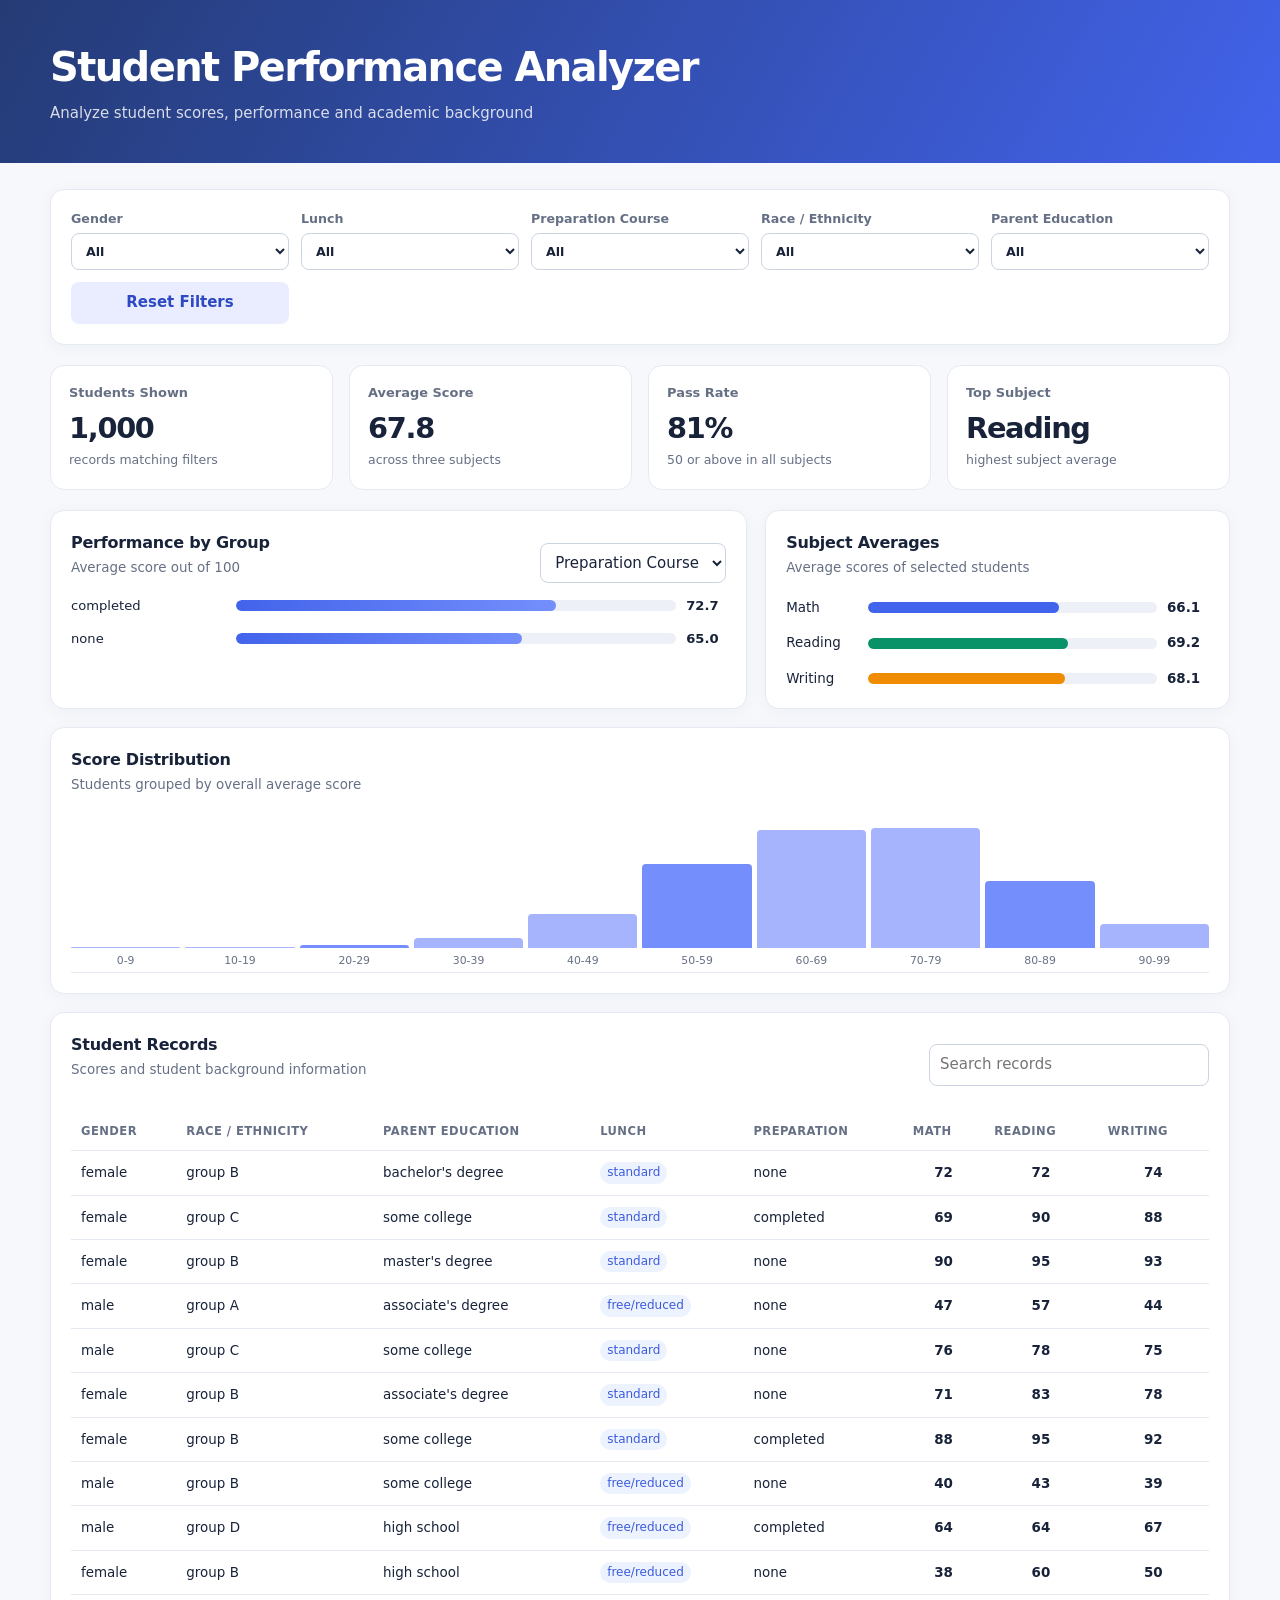
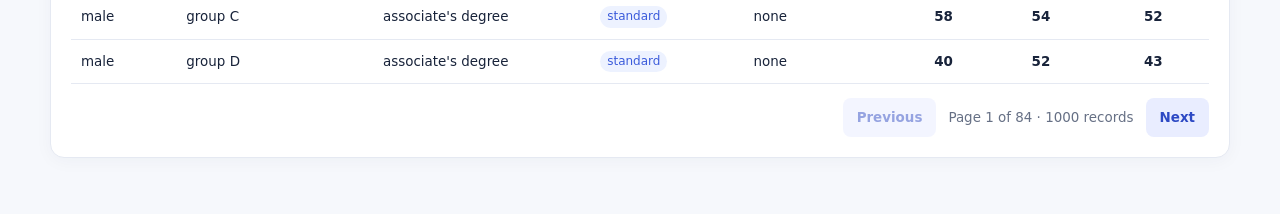
==== index.html @ 7aff172f "move" ====
<!DOCTYPE html>
<html lang="en">

<head>
    <meta charset="UTF-8">
    <meta name="viewport" content="width=device-width, initial-scale=1.0">

    <title>Student Performance Analyzer</title>

    <!-- LINK TO CSS -->
    <link rel="stylesheet" href="style.css">
</head>

<body>

<header>
    <h1>Student Performance Analyzer</h1>
    <p>Analyze student scores, performance and academic background</p>
</header>

<main>

    <!-- FILTERS -->

    <section class="panel filters">

        <label>
            Gender
            <select id="gender"></select>
        </label>

        <label>
            Lunch
            <select id="lunch"></select>
        </label>

        <label>
            Preparation Course
            <select id="prep"></select>
        </label>

        <label>
            Race / Ethnicity
            <select id="race"></select>
        </label>

        <label>
            Parent Education
            <select id="education"></select>
        </label>

        <button id="reset">Reset Filters</button>

    </section>


    <p id="error"></p>


    <!-- METRICS -->

    <section class="metrics">

        <article class="metric">
            <span>Students Shown</span>
            <strong id="count">—</strong>
            <small>records matching filters</small>
        </article>

        <article class="metric">
            <span>Average Score</span>
            <strong id="average">—</strong>
            <small>across three subjects</small>
        </article>

        <article class="metric">
            <span>Pass Rate</span>
            <strong id="pass">—</strong>
            <small>50 or above in all subjects</small>
        </article>

        <article class="metric">
            <span>Top Subject</span>
            <strong id="top">—</strong>
            <small>highest subject average</small>
        </article>

    </section>


    <!-- CHARTS -->

    <section class="grid">

        <article class="panel">

            <div class="chart-head">

                <div>
                    <h2>Performance by Group</h2>
                    <p class="sub">Average score out of 100</p>
                </div>

                <select id="groupBy"></select>

            </div>

            <div id="bars" class="bars"></div>

        </article>


        <article class="panel">

            <h2>Subject Averages</h2>

            <p class="sub">
                Average scores of selected students
            </p>

            <div id="subjects" class="score-list"></div>

        </article>

    </section>


    <!-- DISTRIBUTION -->

    <section class="panel distribution-panel">

        <h2>Score Distribution</h2>

        <p class="sub">
            Students grouped by overall average score
        </p>

        <div id="distribution" class="distribution"></div>

    </section>


    <!-- TABLE -->

    <section class="panel table-panel">

        <div class="table-toolbar">

            <div>
                <h2>Student Records</h2>

                <p class="sub">
                    Scores and student background information
                </p>
            </div>

            <input
                id="search"
                type="search"
                placeholder="Search records"
            >

        </div>


        <div class="table-wrap">

            <table>

                <thead>

                    <tr>
                        <th>Gender</th>
                        <th>Race / Ethnicity</th>
                        <th>Parent Education</th>
                        <th>Lunch</th>
                        <th>Preparation</th>
                        <th>Math</th>
                        <th>Reading</th>
                        <th>Writing</th>
                    </tr>

                </thead>

                <tbody id="table"></tbody>

            </table>

        </div>


        <div class="pager">

            <button id="previous">
                Previous
            </button>

            <span id="page">
                Page 1
            </span>

            <button id="next">
                Next
            </button>

        </div>

    </section>

</main>


<script>

const fields = {

    gender: "gender",

    lunch: "lunch",

    prep: "test preparation course",

    race: "race/ethnicity",

    education: "parental level of education"

};


const scoreFields = [

    "math score",

    "reading score",

    "writing score"

];


const nice = {

    "math score": "Math",

    "reading score": "Reading",

    "writing score": "Writing"

};


let data = [];

let filtered = [];

let page = 1;

const perPage = 12;


const $ = id =>
    document.getElementById(id);



function csvParse(text) {

    const rows = [];

    let row = [];

    let cell = "";

    let quoted = false;


    for (let i = 0; i < text.length; i++) {

        const c = text[i];

        const n = text[i + 1];


        if (c === '"' && quoted && n === '"') {

            cell += '"';

            i++;

        }

        else if (c === '"') {

            quoted = !quoted;

        }

        else if (c === "," && !quoted) {

            row.push(cell);

            cell = "";

        }

        else if (
            (c === "\n" || c === "\r")
            && !quoted
        ) {

            if (
                c === "\r"
                && n === "\n"
            ) {

                i++;

            }


            row.push(cell);


            if (row.length > 1) {

                rows.push(row);

            }


            row = [];

            cell = "";

        }

        else {

            cell += c;

        }

    }


    if (cell || row.length) {

        row.push(cell);

        rows.push(row);

    }


    const [headers, ...items] = rows;


    return items.map(row =>

        Object.fromEntries(

            headers.map(

                (header, index) => [

                    header,

                    row[index] ?? ""

                ]

            )

        )

    );

}



function setup() {

    Object.entries(fields).forEach(

        ([id, key]) => {

            const element = $(id);


            element.innerHTML =

                '<option value="">All</option>' +

                [...new Set(

                    data.map(row => row[key])

                )]

                .sort()

                .map(

                    value =>
                    `<option>${value}</option>`

                )

                .join("");


            element.addEventListener(

                "change",

                () => {

                    page = 1;

                    render();

                }

            );

        }

    );


    const groupBy = $("groupBy");


    groupBy.innerHTML =

        Object.entries(fields)

        .map(

            ([id, key]) => {

                let name;


                if (id === "prep")

                    name = "Preparation Course";


                else if (id === "race")

                    name = "Race / Ethnicity";


                else if (id === "education")

                    name = "Parent Education";


                else

                    name =
                        id.charAt(0).toUpperCase()
                        + id.slice(1);


                return `

                    <option value="${key}">

                        ${name}

                    </option>

                `;

            }

        )

        .join("");


    groupBy.value =
        "test preparation course";


    groupBy.addEventListener(

        "change",

        render

    );


    $("search").addEventListener(

        "input",

        () => {

            page = 1;

            renderTable();

        }

    );


    $("reset").addEventListener(

        "click",

        () => {

            Object.keys(fields)

            .forEach(

                id => $(id).value = ""

            );


            page = 1;

            render();

        }

    );


    $("previous").addEventListener(

        "click",

        () => {

            if (page > 1) {

                page--;

                renderTable();

            }

        }

    );


    $("next").addEventListener(

        "click",

        () => {

            if (

                page < Math.ceil(

                    currentRows().length
                    / perPage

                )

            ) {

                page++;

                renderTable();

            }

        }

    );


    render();

}



function selected() {

    return data.filter(

        row =>

        Object.entries(fields)

        .every(

            ([id, key]) =>

                !$(id).value

                ||

                row[key] === $(id).value

        )

    );

}



function overall(row) {

    return (

        scoreFields.reduce(

            (sum, key) =>

                sum + Number(row[key]),

            0

        )

        / 3

    );

}



function avg(rows, key) {

    if (!rows.length)

        return 0;


    return rows.reduce(

        (sum, row) =>

            sum + Number(row[key]),

        0

    )

    / rows.length;

}



function render() {

    filtered = selected();


    const scores = scoreFields.map(

        key => ({

            key,

            value: avg(filtered, key)

        })

    );


    const total = filtered.length;


    const combined =

        scores.reduce(

            (sum, score) =>

                sum + score.value,

            0

        )

        / 3;


    const passed = total

        ?

        filtered.filter(

            row =>

            scoreFields.every(

                key =>

                Number(row[key]) >= 50

            )

        ).length

        / total

        * 100

        :

        0;


    const top =

        [...scores].sort(

            (a, b) =>

                b.value - a.value

        )[0];


    $("count").textContent =

        total.toLocaleString();


    $("average").textContent =

        total

        ? combined.toFixed(1)

        : "—";


    $("pass").textContent =

        total

        ? passed.toFixed(0) + "%"

        : "—";


    $("top").textContent =

        total

        ? nice[top.key]

        : "—";


    renderBars();

    renderSubjects(scores);

    renderDistribution();

    renderTable();

}



function renderBars() {

    const key =
        $("groupBy").value;


    const groups =

        [...new Set(

            filtered.map(

                row => row[key]

            )

        )]

        .sort()

        .map(

            name => {

                const rows =

                    filtered.filter(

                        row =>

                            row[key] === name

                    );


                return {

                    name,

                    avg:

                        (

                            avg(rows, "math score")

                            +

                            avg(rows, "reading score")

                            +

                            avg(rows, "writing score")

                        )

                        / 3

                };

            }

        )

        .sort(

            (a, b) =>

                b.avg - a.avg

        );


    if (!groups.length) {

        $("bars").innerHTML =

            '<div class="empty">No students match these filters.</div>';

        return;

    }


    $("bars").innerHTML =

        groups.map(

            group => `

                <div class="bar-row">

                    <span>
                        ${group.name}
                    </span>

                    <div class="track">

                        <div
                            class="fill"
                            style="width:${group.avg}%">
                        </div>

                    </div>

                    <strong>
                        ${group.avg.toFixed(1)}
                    </strong>

                </div>

            `

        ).join("");

}



function renderSubjects(scores) {

    const colors = [

        "#4263eb",

        "#099268",

        "#f08c00"

    ];


    $("subjects").innerHTML =

        scores.map(

            (score, index) => `

                <div class="score-row">

                    <span>

                        ${nice[score.key]}

                    </span>


                    <div class="track">

                        <div
                            class="fill"
                            style="
                                --c:${colors[index]};
                                width:${score.value}%;
                            ">
                        </div>

                    </div>


                    <strong>

                        ${score.value.toFixed(1)}

                    </strong>

                </div>

            `

        ).join("");

}



function renderDistribution() {

    const bins = Array.from(

        {length: 10},

        (_, index) => ({

            start: index * 10,

            count: 0

        })

    );


    filtered.forEach(

        row => {

            const index = Math.min(

                9,

                Math.floor(

                    overall(row) / 10

                )

            );


            bins[index].count++;

        }

    );


    const max = Math.max(

        ...bins.map(

            bin => bin.count

        ),

        1

    );


    $("distribution").innerHTML =

        bins.map(

            bin => `

                <div
                    class="bin"

                    title="
                        ${bin.start}-${bin.start + 9}:
                        ${bin.count} students
                    "

                    style="
                        height:
                        ${(bin.count / max) * 100}%;
                    "
                >

                    <span>

                        ${bin.start}-${bin.start + 9}

                    </span>

                </div>

            `

        ).join("");

}



function currentRows() {

    const term =

        $("search")

        .value

        .trim()

        .toLowerCase();


    if (!term)

        return filtered;


    return filtered.filter(

        row =>

        Object.values(row)

        .some(

            value =>

                String(value)

                .toLowerCase()

                .includes(term)

        )

    );

}



function renderTable() {

    const rows =
        currentRows();


    const pages = Math.max(

        1,

        Math.ceil(

            rows.length / perPage

        )

    );


    if (page > pages)

        page = pages;


    const start =

        (page - 1)

        * perPage;


    const slice =

        rows.slice(

            start,

            start + perPage

        );


    if (!slice.length) {

        $("table").innerHTML = `

            <tr>

                <td
                    colspan="8"
                    class="empty"
                >

                    No records found.

                </td>

            </tr>

        `;

    }

    else {

        $("table").innerHTML =

            slice.map(

                row => `

                    <tr>

                        <td>
                            ${row.gender}
                        </td>

                        <td>
                            ${row["race/ethnicity"]}
                        </td>

                        <td>
                            ${row["parental level of education"]}
                        </td>

                        <td>

                            <span class="tag">

                                ${row.lunch}

                            </span>

                        </td>

                        <td>
                            ${row["test preparation course"]}
                        </td>

                        <td class="num">
                            ${row["math score"]}
                        </td>

                        <td class="num">
                            ${row["reading score"]}
                        </td>

                        <td class="num">
                            ${row["writing score"]}
                        </td>

                    </tr>

                `

            ).join("");

    }


    $("page").textContent =

        `Page ${page} of ${pages} · ${rows.length} records`;


    $("previous").disabled =

        page === 1;


    $("next").disabled =

        page === pages;

}



/*
    DATASET CONNECTION

    index.html
         ↓
    StudentsPerformance.csv
*/

fetch("StudentsPerformance.csv")

.then(response => {

    if (!response.ok)

        throw new Error(
            "Dataset could not be loaded"
        );


    return response.text();

})

.then(text => {

    data = csvParse(text);

    setup();

})

.catch(error => {

    console.error(error);


    $("error").style.display =
        "block";


    $("error").textContent =

        "Could not load StudentsPerformance.csv. "
        + "Make sure the CSV is in the same folder "
        + "and run the project using a local server.";

});

</script>

</body>
</html>
---- style.css ----
:root {
    --ink: #18233a;
    --muted: #667085;
    --line: #e5e9f2;
    --paper: #f6f8fc;
    --card: #ffffff;
    --blue: #4263eb;
    --teal: #099268;
    --amber: #f08c00;
    --red: #e03131;
}


* {
    box-sizing: border-box;
}


body {

    margin: 0;

    font:
        15px/1.45
        Inter,
        ui-sans-serif,
        system-ui,
        -apple-system,
        BlinkMacSystemFont,
        "Segoe UI",
        sans-serif;

    color: var(--ink);

    background: var(--paper);

}


/* HEADER */

header {

    color: white;

    padding:
        38px
        max(
            24px,
            calc(
                (100vw - 1180px) / 2
            )
        );

    background:
        linear-gradient(
            120deg,
            #243b75,
            #4263eb
        );

}


h1 {

    margin: 0;

    font-size:
        clamp(
            1.7rem,
            4vw,
            2.5rem
        );

    letter-spacing: -.04em;

}


header p {

    margin: 7px 0 0;

    opacity: .82;

}


/* MAIN */

main {

    width:
        min(
            1180px,
            calc(100% - 40px)
        );

    margin:
        26px auto 56px;

}


/* PANELS */

.panel {

    background:
        var(--card);

    border:
        1px solid
        var(--line);

    border-radius:
        14px;

    padding:
        20px;

    box-shadow:
        0 3px 18px
        #1b31510a;

}


/* FILTERS */

.filters {

    display: grid;

    grid-template-columns:
        repeat(
            5,
            minmax(
                130px,
                1fr
            )
        );

    gap: 12px;

    align-items: end;

}


label {

    display: grid;

    gap: 5px;

    color:
        var(--muted);

    font-size:
        .79rem;

    font-weight:
        700;

}


select,
input {

    width: 100%;

    padding:
        9px 10px;

    border:
        1px solid
        #ccd3e1;

    border-radius:
        8px;

    color:
        var(--ink);

    background:
        white;

    font: inherit;

}


/* BUTTONS */

button {

    cursor: pointer;

    border: 0;

    border-radius:
        8px;

    padding:
        10px 14px;

    background:
        #e9edff;

    color:
        #2d49c4;

    font: inherit;

    font-weight:
        700;

}


button:hover {

    background:
        #dde4ff;

}


button:disabled {

    cursor:
        not-allowed;

    opacity:
        .5;

}


/* METRICS */

.metrics {

    display: grid;

    grid-template-columns:
        repeat(
            4,
            1fr
        );

    gap: 16px;

    margin:
        20px 0;

}


.metric {

    background:
        var(--card);

    border:
        1px solid
        var(--line);

    border-radius:
        14px;

    padding:
        18px;

}


.metric span {

    display: block;

    color:
        var(--muted);

    font-size:
        .81rem;

    font-weight:
        700;

}


.metric strong {

    display: block;

    margin-top:
        5px;

    font-size:
        1.8rem;

    letter-spacing:
        -.045em;

}


.metric small {

    color:
        var(--muted);

}


/* GRID */

.grid {

    display: grid;

    grid-template-columns:
        1.2fr
        .8fr;

    gap: 18px;

}


h2 {

    font-size:
        1rem;

    margin:
        0 0 4px;

    letter-spacing:
        -.015em;

}


.sub {

    margin:
        0 0 18px;

    color:
        var(--muted);

    font-size:
        .84rem;

}


/* CHART */

.chart-head {

    display: flex;

    align-items:
        center;

    justify-content:
        space-between;

    gap: 10px;

}


.chart-head select {

    width: auto;

    min-width:
        145px;

}


.bars {

    display: grid;

    gap: 14px;

}


.bar-row {

    display: grid;

    grid-template-columns:
        minmax(
            100px,
            155px
        )
        1fr
        40px;

    gap: 10px;

    align-items:
        center;

    font-size:
        .82rem;

}


.track {

    height:
        11px;

    background:
        #edf0f6;

    overflow:
        hidden;

    border-radius:
        999px;

}


.fill {

    height:
        100%;

    background:
        linear-gradient(
            90deg,
            #4263eb,
            #748ffc
        );

    border-radius:
        inherit;

    transition:
        width .2s;

}


/* SUBJECT SCORES */

.score-list {

    display: grid;

    gap: 16px;

    margin-top:
        20px;

}


.score-row {

    display: grid;

    grid-template-columns:
        72px
        1fr
        42px;

    gap: 10px;

    align-items:
        center;

    font-size:
        .84rem;

}


.score-row .fill {

    background:
        var(--c);

}


/* DISTRIBUTION */

.distribution-panel {

    margin-top:
        18px;

}


.distribution {

    display: flex;

    height:
        160px;

    align-items:
        end;

    gap:
        5px;

    padding:
        15px 0 24px;

    border-bottom:
        1px solid
        var(--line);

}


.bin {

    flex: 1;

    min-width:
        0;

    background:
        #a5b4fc;

    border-radius:
        4px 4px 0 0;

    position:
        relative;

}


.bin:nth-child(3n) {

    background:
        #748ffc;

}


.bin span {

    position:
        absolute;

    bottom:
        -21px;

    left:
        50%;

    transform:
        translateX(-50%);

    color:
        var(--muted);

    font-size:
        .68rem;

    white-space:
        nowrap;

}


/* TABLE */

.table-panel {

    margin-top:
        18px;

}


.table-toolbar {

    display: flex;

    gap:
        12px;

    justify-content:
        space-between;

    align-items:
        center;

    margin-bottom:
        14px;

}


.table-toolbar input {

    max-width:
        280px;

}


.table-wrap {

    overflow-x:
        auto;

}


table {

    border-collapse:
        collapse;

    width:
        100%;

    min-width:
        760px;

    font-size:
        .84rem;

}


th {

    color:
        var(--muted);

    text-align:
        left;

    font-size:
        .72rem;

    text-transform:
        uppercase;

    letter-spacing:
        .04em;

}


th,
td {

    padding:
        11px 10px;

    border-bottom:
        1px solid
        var(--line);

}


td.num {

    text-align:
        center;

    font-weight:
        700;

}


.tag {

    display:
        inline-block;

    padding:
        2px 7px;

    background:
        #edf2ff;

    color:
        #3b5bdb;

    border-radius:
        99px;

    font-size:
        .75rem;

}


/* PAGINATION */

.pager {

    display: flex;

    align-items:
        center;

    justify-content:
        flex-end;

    gap:
        12px;

    margin-top:
        14px;

    color:
        var(--muted);

    font-size:
        .84rem;

}


/* EMPTY RESULTS */

.empty {

    padding:
        36px;

    text-align:
        center;

    color:
        var(--muted);

}


/* ERROR */

#error {

    display:
        none;

    margin-top:
        18px;

    color:
        #b42318;

    background:
        #ffefef;

    border-radius:
        10px;

    padding:
        14px;

}


/* TABLET */

@media (max-width: 850px) {

    .filters {

        grid-template-columns:
            repeat(
                2,
                1fr
            );

    }


    .metrics {

        grid-template-columns:
            repeat(
                2,
                1fr
            );

    }


    .grid {

        grid-template-columns:
            1fr;

    }

}


/* MOBILE */

@media (max-width: 480px) {

    main {

        width:
            min(
                calc(100% - 24px),
                1180px
            );

    }


    header {

        padding:
            28px 12px;

    }


    .filters,
    .metrics {

        grid-template-columns:
            1fr;

    }


    .table-toolbar {

        align-items:
            stretch;

        flex-direction:
            column;

    }


    .table-toolbar input {

        max-width:
            none;

    }

}
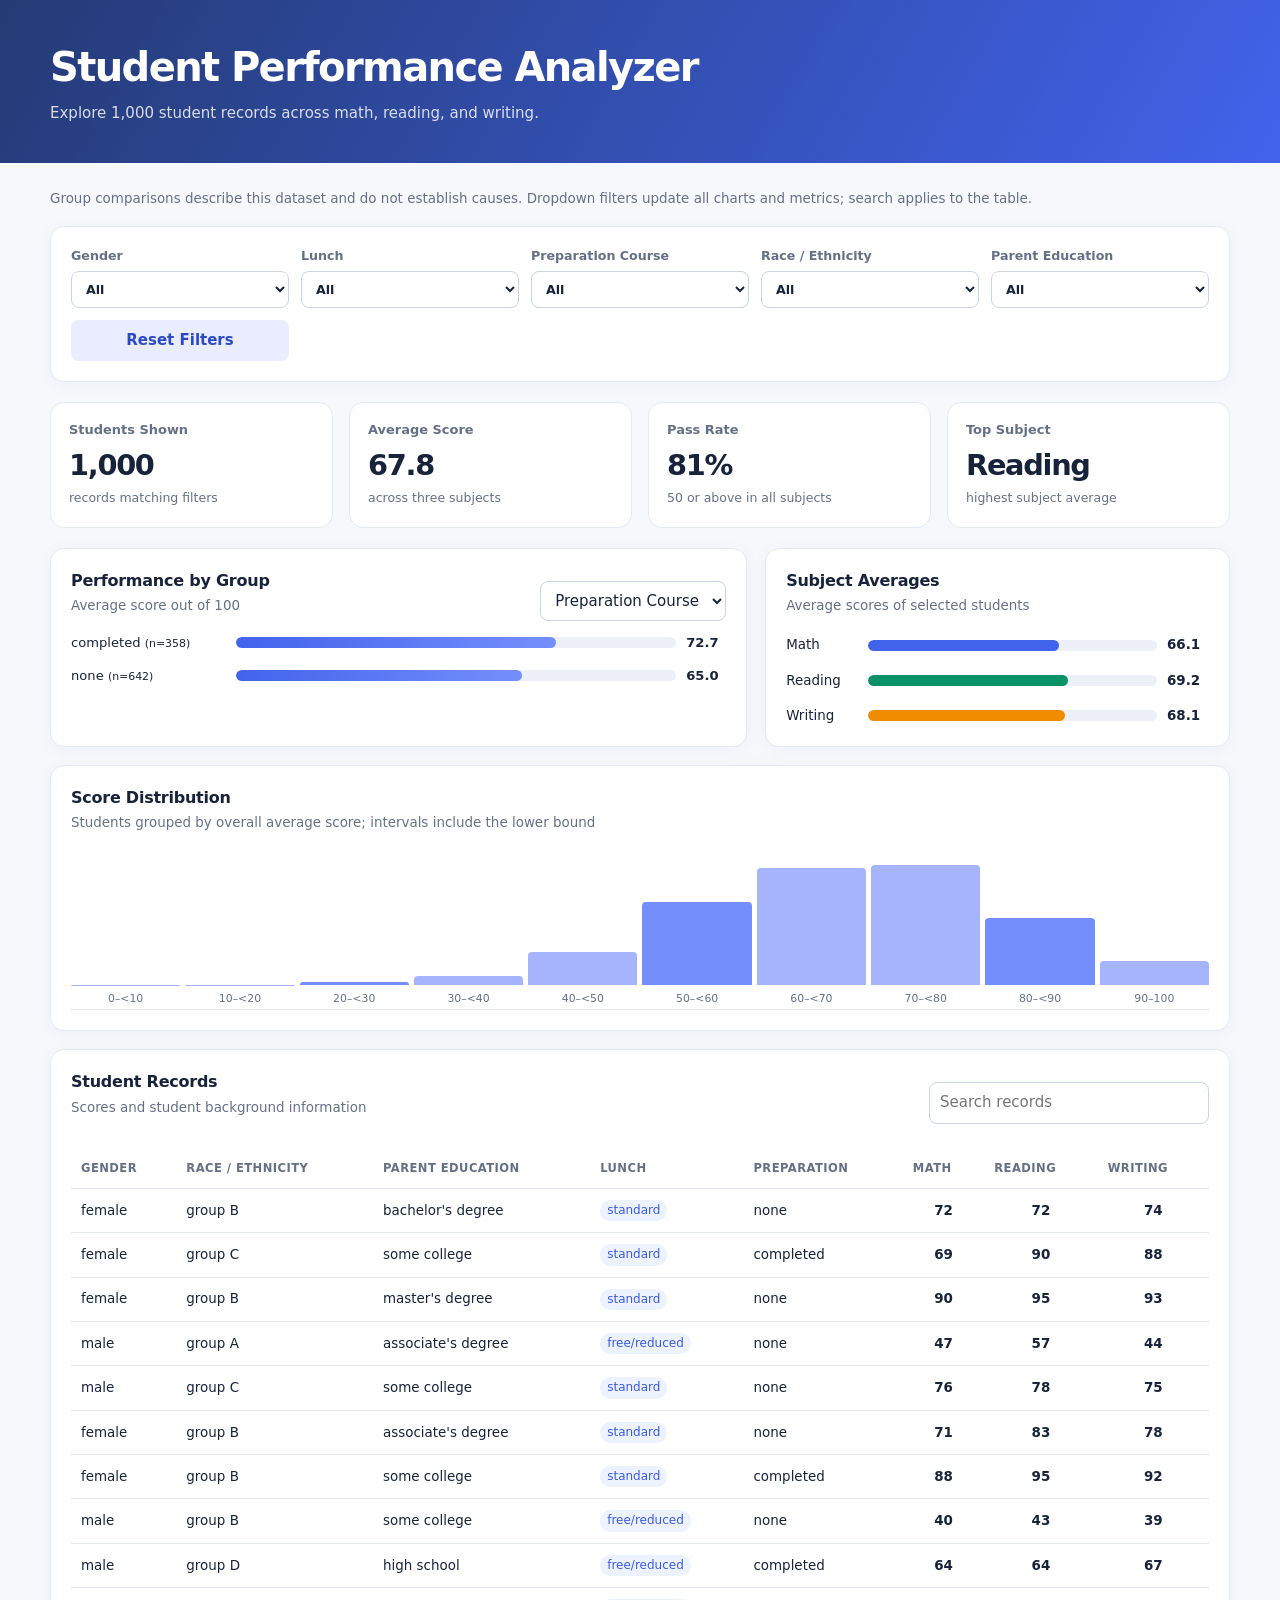
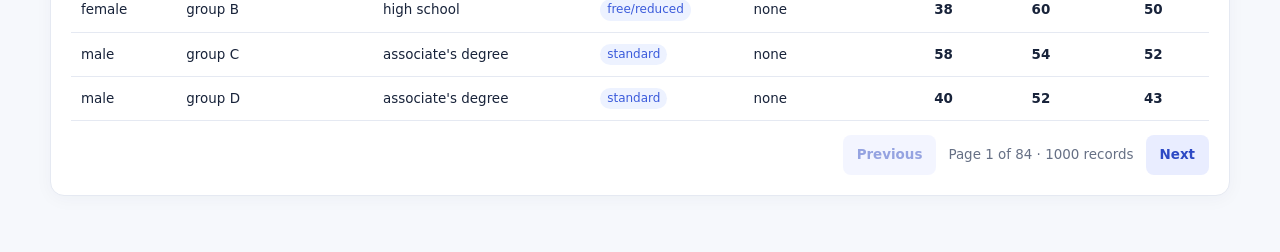
==== commit 22b96f63: "Validate student data, add automated checks, and improve project documentation" ====
--- a/index.html
+++ b/index.html
@@ -15,10 +15,11 @@
 
 <header>
     <h1>Student Performance Analyzer</h1>
-    <p>Analyze student scores, performance and academic background</p>
+    <p>Explore 1,000 student records across math, reading, and writing.</p>
 </header>
 
 <main>
+<p class="sub">Group comparisons describe this dataset and do not establish causes. Dropdown filters update all charts and metrics; search applies to the table.</p>
 
     <!-- FILTERS -->
 
@@ -54,7 +55,7 @@
     </section>
 
 
-    <p id="error"></p>
+    <p id="error" role="alert"></p>
 
 
     <!-- METRICS -->
@@ -101,7 +102,7 @@
                     <p class="sub">Average score out of 100</p>
                 </div>
 
-                <select id="groupBy"></select>
+                <select id="groupBy" aria-label="Group students by"></select>
 
             </div>
 
@@ -132,7 +133,7 @@
         <h2>Score Distribution</h2>
 
         <p class="sub">
-            Students grouped by overall average score
+            Students grouped by overall average score; intervals include the lower bound
         </p>
 
         <div id="distribution" class="distribution"></div>
@@ -156,6 +157,7 @@
 
             <input
                 id="search"
+                aria-label="Search student records"
                 type="search"
                 placeholder="Search records"
             >
@@ -210,1066 +212,7 @@
 </main>
 
 
-<script>
-
-const fields = {
-
-    gender: "gender",
-
-    lunch: "lunch",
-
-    prep: "test preparation course",
-
-    race: "race/ethnicity",
-
-    education: "parental level of education"
-
-};
-
-
-const scoreFields = [
-
-    "math score",
-
-    "reading score",
-
-    "writing score"
-
-];
-
-
-const nice = {
-
-    "math score": "Math",
-
-    "reading score": "Reading",
-
-    "writing score": "Writing"
-
-};
-
-
-let data = [];
-
-let filtered = [];
-
-let page = 1;
-
-const perPage = 12;
-
-
-const $ = id =>
-    document.getElementById(id);
-
-
-
-function csvParse(text) {
-
-    const rows = [];
-
-    let row = [];
-
-    let cell = "";
-
-    let quoted = false;
-
-
-    for (let i = 0; i < text.length; i++) {
-
-        const c = text[i];
-
-        const n = text[i + 1];
-
-
-        if (c === '"' && quoted && n === '"') {
-
-            cell += '"';
-
-            i++;
-
-        }
-
-        else if (c === '"') {
-
-            quoted = !quoted;
-
-        }
-
-        else if (c === "," && !quoted) {
-
-            row.push(cell);
-
-            cell = "";
-
-        }
-
-        else if (
-            (c === "\n" || c === "\r")
-            && !quoted
-        ) {
-
-            if (
-                c === "\r"
-                && n === "\n"
-            ) {
-
-                i++;
-
-            }
-
-
-            row.push(cell);
-
-
-            if (row.length > 1) {
-
-                rows.push(row);
-
-            }
-
-
-            row = [];
-
-            cell = "";
-
-        }
-
-        else {
-
-            cell += c;
-
-        }
-
-    }
-
-
-    if (cell || row.length) {
-
-        row.push(cell);
-
-        rows.push(row);
-
-    }
-
-
-    const [headers, ...items] = rows;
-
-
-    return items.map(row =>
-
-        Object.fromEntries(
-
-            headers.map(
-
-                (header, index) => [
-
-                    header,
-
-                    row[index] ?? ""
-
-                ]
-
-            )
-
-        )
-
-    );
-
-}
-
-
-
-function setup() {
-
-    Object.entries(fields).forEach(
-
-        ([id, key]) => {
-
-            const element = $(id);
-
-
-            element.innerHTML =
-
-                '<option value="">All</option>' +
-
-                [...new Set(
-
-                    data.map(row => row[key])
-
-                )]
-
-                .sort()
-
-                .map(
-
-                    value =>
-                    `<option>${value}</option>`
-
-                )
-
-                .join("");
-
-
-            element.addEventListener(
-
-                "change",
-
-                () => {
-
-                    page = 1;
-
-                    render();
-
-                }
-
-            );
-
-        }
-
-    );
-
-
-    const groupBy = $("groupBy");
-
-
-    groupBy.innerHTML =
-
-        Object.entries(fields)
-
-        .map(
-
-            ([id, key]) => {
-
-                let name;
-
-
-                if (id === "prep")
-
-                    name = "Preparation Course";
-
-
-                else if (id === "race")
-
-                    name = "Race / Ethnicity";
-
-
-                else if (id === "education")
-
-                    name = "Parent Education";
-
-
-                else
-
-                    name =
-                        id.charAt(0).toUpperCase()
-                        + id.slice(1);
-
-
-                return `
-
-                    <option value="${key}">
-
-                        ${name}
-
-                    </option>
-
-                `;
-
-            }
-
-        )
-
-        .join("");
-
-
-    groupBy.value =
-        "test preparation course";
-
-
-    groupBy.addEventListener(
-
-        "change",
-
-        render
-
-    );
-
-
-    $("search").addEventListener(
-
-        "input",
-
-        () => {
-
-            page = 1;
-
-            renderTable();
-
-        }
-
-    );
-
-
-    $("reset").addEventListener(
-
-        "click",
-
-        () => {
-
-            Object.keys(fields)
-
-            .forEach(
-
-                id => $(id).value = ""
-
-            );
-
-
-            page = 1;
-
-            render();
-
-        }
-
-    );
-
-
-    $("previous").addEventListener(
-
-        "click",
-
-        () => {
-
-            if (page > 1) {
-
-                page--;
-
-                renderTable();
-
-            }
-
-        }
-
-    );
-
-
-    $("next").addEventListener(
-
-        "click",
-
-        () => {
-
-            if (
-
-                page < Math.ceil(
-
-                    currentRows().length
-                    / perPage
-
-                )
-
-            ) {
-
-                page++;
-
-                renderTable();
-
-            }
-
-        }
-
-    );
-
-
-    render();
-
-}
-
-
-
-function selected() {
-
-    return data.filter(
-
-        row =>
-
-        Object.entries(fields)
-
-        .every(
-
-            ([id, key]) =>
-
-                !$(id).value
-
-                ||
-
-                row[key] === $(id).value
-
-        )
-
-    );
-
-}
-
-
-
-function overall(row) {
-
-    return (
-
-        scoreFields.reduce(
-
-            (sum, key) =>
-
-                sum + Number(row[key]),
-
-            0
-
-        )
-
-        / 3
-
-    );
-
-}
-
-
-
-function avg(rows, key) {
-
-    if (!rows.length)
-
-        return 0;
-
-
-    return rows.reduce(
-
-        (sum, row) =>
-
-            sum + Number(row[key]),
-
-        0
-
-    )
-
-    / rows.length;
-
-}
-
-
-
-function render() {
-
-    filtered = selected();
-
-
-    const scores = scoreFields.map(
-
-        key => ({
-
-            key,
-
-            value: avg(filtered, key)
-
-        })
-
-    );
-
-
-    const total = filtered.length;
-
-
-    const combined =
-
-        scores.reduce(
-
-            (sum, score) =>
-
-                sum + score.value,
-
-            0
-
-        )
-
-        / 3;
-
-
-    const passed = total
-
-        ?
-
-        filtered.filter(
-
-            row =>
-
-            scoreFields.every(
-
-                key =>
-
-                Number(row[key]) >= 50
-
-            )
-
-        ).length
-
-        / total
-
-        * 100
-
-        :
-
-        0;
-
-
-    const top =
-
-        [...scores].sort(
-
-            (a, b) =>
-
-                b.value - a.value
-
-        )[0];
-
-
-    $("count").textContent =
-
-        total.toLocaleString();
-
-
-    $("average").textContent =
-
-        total
-
-        ? combined.toFixed(1)
-
-        : "—";
-
-
-    $("pass").textContent =
-
-        total
-
-        ? passed.toFixed(0) + "%"
-
-        : "—";
-
-
-    $("top").textContent =
-
-        total
-
-        ? nice[top.key]
-
-        : "—";
-
-
-    renderBars();
-
-    renderSubjects(scores);
-
-    renderDistribution();
-
-    renderTable();
-
-}
-
-
-
-function renderBars() {
-
-    const key =
-        $("groupBy").value;
-
-
-    const groups =
-
-        [...new Set(
-
-            filtered.map(
-
-                row => row[key]
-
-            )
-
-        )]
-
-        .sort()
-
-        .map(
-
-            name => {
-
-                const rows =
-
-                    filtered.filter(
-
-                        row =>
-
-                            row[key] === name
-
-                    );
-
-
-                return {
-
-                    name,
-
-                    avg:
-
-                        (
-
-                            avg(rows, "math score")
-
-                            +
-
-                            avg(rows, "reading score")
-
-                            +
-
-                            avg(rows, "writing score")
-
-                        )
-
-                        / 3
-
-                };
-
-            }
-
-        )
-
-        .sort(
-
-            (a, b) =>
-
-                b.avg - a.avg
-
-        );
-
-
-    if (!groups.length) {
-
-        $("bars").innerHTML =
-
-            '<div class="empty">No students match these filters.</div>';
-
-        return;
-
-    }
-
-
-    $("bars").innerHTML =
-
-        groups.map(
-
-            group => `
-
-                <div class="bar-row">
-
-                    <span>
-                        ${group.name}
-                    </span>
-
-                    <div class="track">
-
-                        <div
-                            class="fill"
-                            style="width:${group.avg}%">
-                        </div>
-
-                    </div>
-
-                    <strong>
-                        ${group.avg.toFixed(1)}
-                    </strong>
-
-                </div>
-
-            `
-
-        ).join("");
-
-}
-
-
-
-function renderSubjects(scores) {
-
-    const colors = [
-
-        "#4263eb",
-
-        "#099268",
-
-        "#f08c00"
-
-    ];
-
-
-    $("subjects").innerHTML =
-
-        scores.map(
-
-            (score, index) => `
-
-                <div class="score-row">
-
-                    <span>
-
-                        ${nice[score.key]}
-
-                    </span>
-
-
-                    <div class="track">
-
-                        <div
-                            class="fill"
-                            style="
-                                --c:${colors[index]};
-                                width:${score.value}%;
-                            ">
-                        </div>
-
-                    </div>
-
-
-                    <strong>
-
-                        ${score.value.toFixed(1)}
-
-                    </strong>
-
-                </div>
-
-            `
-
-        ).join("");
-
-}
-
-
-
-function renderDistribution() {
-
-    const bins = Array.from(
-
-        {length: 10},
-
-        (_, index) => ({
-
-            start: index * 10,
-
-            count: 0
-
-        })
-
-    );
-
-
-    filtered.forEach(
-
-        row => {
-
-            const index = Math.min(
-
-                9,
-
-                Math.floor(
-
-                    overall(row) / 10
-
-                )
-
-            );
-
-
-            bins[index].count++;
-
-        }
-
-    );
-
-
-    const max = Math.max(
-
-        ...bins.map(
-
-            bin => bin.count
-
-        ),
-
-        1
-
-    );
-
-
-    $("distribution").innerHTML =
-
-        bins.map(
-
-            bin => `
-
-                <div
-                    class="bin"
-
-                    title="
-                        ${bin.start}-${bin.start + 9}:
-                        ${bin.count} students
-                    "
-
-                    style="
-                        height:
-                        ${(bin.count / max) * 100}%;
-                    "
-                >
-
-                    <span>
-
-                        ${bin.start}-${bin.start + 9}
-
-                    </span>
-
-                </div>
-
-            `
-
-        ).join("");
-
-}
-
-
-
-function currentRows() {
-
-    const term =
-
-        $("search")
-
-        .value
-
-        .trim()
-
-        .toLowerCase();
-
-
-    if (!term)
-
-        return filtered;
-
-
-    return filtered.filter(
-
-        row =>
-
-        Object.values(row)
-
-        .some(
-
-            value =>
-
-                String(value)
-
-                .toLowerCase()
-
-                .includes(term)
-
-        )
-
-    );
-
-}
-
-
-
-function renderTable() {
-
-    const rows =
-        currentRows();
-
-
-    const pages = Math.max(
-
-        1,
-
-        Math.ceil(
-
-            rows.length / perPage
-
-        )
-
-    );
-
-
-    if (page > pages)
-
-        page = pages;
-
-
-    const start =
-
-        (page - 1)
-
-        * perPage;
-
-
-    const slice =
-
-        rows.slice(
-
-            start,
-
-            start + perPage
-
-        );
-
-
-    if (!slice.length) {
-
-        $("table").innerHTML = `
-
-            <tr>
-
-                <td
-                    colspan="8"
-                    class="empty"
-                >
-
-                    No records found.
-
-                </td>
-
-            </tr>
-
-        `;
-
-    }
-
-    else {
-
-        $("table").innerHTML =
-
-            slice.map(
-
-                row => `
-
-                    <tr>
-
-                        <td>
-                            ${row.gender}
-                        </td>
-
-                        <td>
-                            ${row["race/ethnicity"]}
-                        </td>
-
-                        <td>
-                            ${row["parental level of education"]}
-                        </td>
-
-                        <td>
-
-                            <span class="tag">
-
-                                ${row.lunch}
-
-                            </span>
-
-                        </td>
-
-                        <td>
-                            ${row["test preparation course"]}
-                        </td>
-
-                        <td class="num">
-                            ${row["math score"]}
-                        </td>
-
-                        <td class="num">
-                            ${row["reading score"]}
-                        </td>
-
-                        <td class="num">
-                            ${row["writing score"]}
-                        </td>
-
-                    </tr>
-
-                `
-
-            ).join("");
-
-    }
-
-
-    $("page").textContent =
-
-        `Page ${page} of ${pages} · ${rows.length} records`;
-
-
-    $("previous").disabled =
-
-        page === 1;
-
-
-    $("next").disabled =
-
-        page === pages;
-
-}
-
-
-
-/*
-    DATASET CONNECTION
-
-    index.html
-         ↓
-    StudentsPerformance.csv
-*/
-
-fetch("StudentsPerformance.csv")
-
-.then(response => {
-
-    if (!response.ok)
-
-        throw new Error(
-            "Dataset could not be loaded"
-        );
-
-
-    return response.text();
-
-})
-
-.then(text => {
-
-    data = csvParse(text);
-
-    setup();
-
-})
-
-.catch(error => {
-
-    console.error(error);
-
-
-    $("error").style.display =
-        "block";
-
-
-    $("error").textContent =
-
-        "Could not load StudentsPerformance.csv. "
-        + "Make sure the CSV is in the same folder "
-        + "and run the project using a local server.";
-
-});
-
-</script>
+<script src="dashboard.js" defer></script>
 
 </body>
 </html>
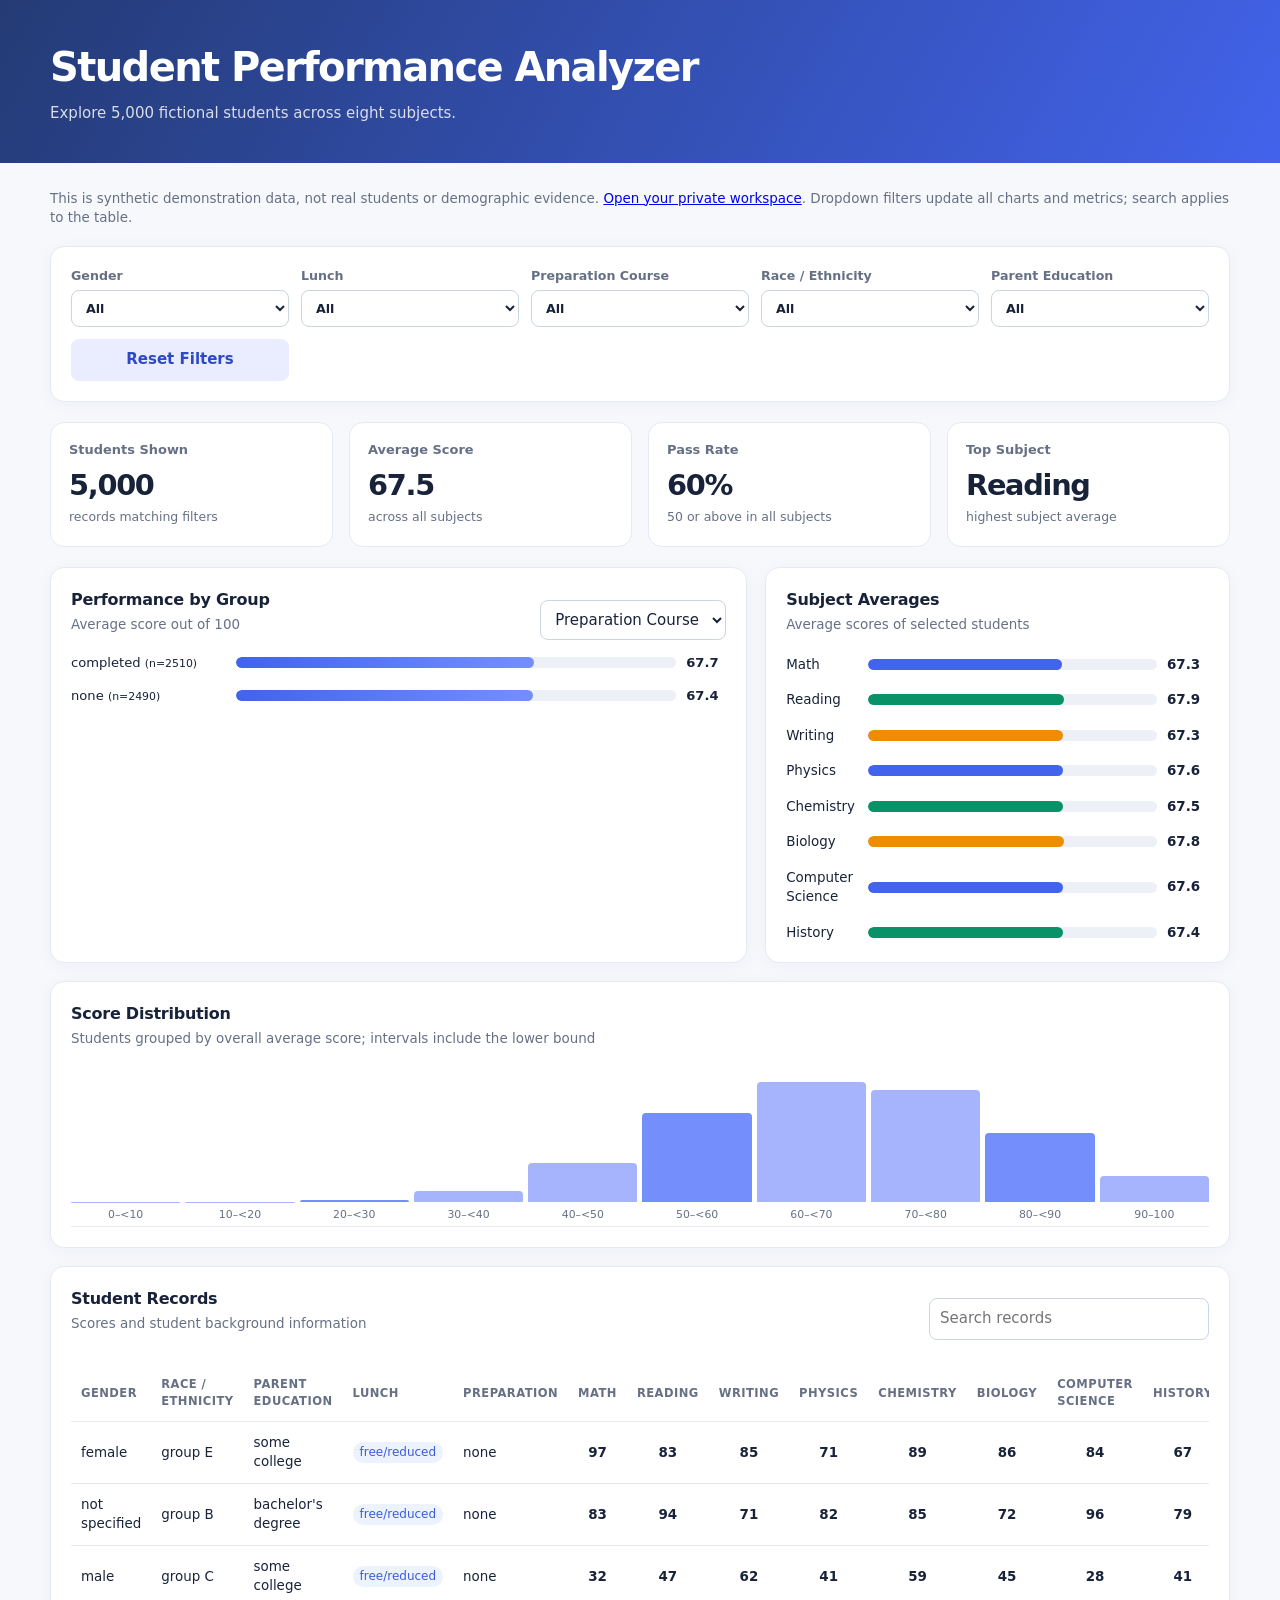
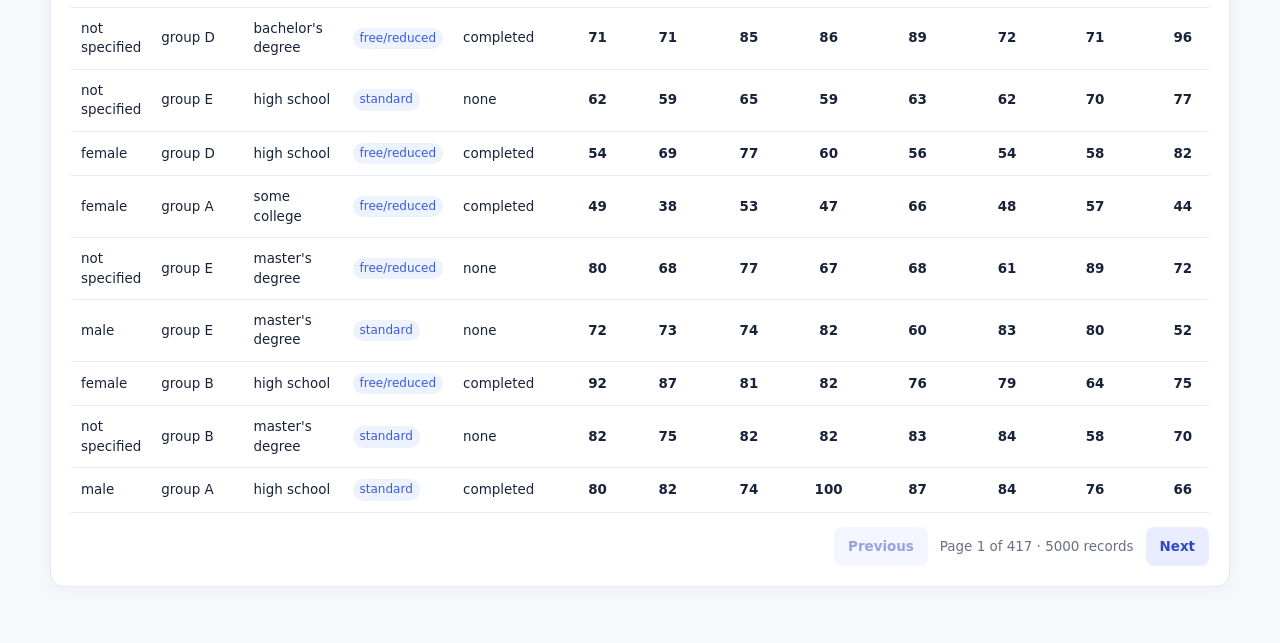
==== commit 839d5716: "Add secure local backend, expanded synthetic data, and project documentation" ====
--- a/index.html
+++ b/index.html
@@ -11,15 +11,15 @@
     <link rel="stylesheet" href="style.css">
 </head>
 
-<body>
+<body data-source="data/synthetic_students.csv">
 
 <header>
     <h1>Student Performance Analyzer</h1>
-    <p>Explore 1,000 student records across math, reading, and writing.</p>
+    <p>Explore 5,000 fictional students across eight subjects.</p>
 </header>
 
 <main>
-<p class="sub">Group comparisons describe this dataset and do not establish causes. Dropdown filters update all charts and metrics; search applies to the table.</p>
+<p class="sub">This is synthetic demonstration data, not real students or demographic evidence. <a href="/workspace/">Open your private workspace</a>. Dropdown filters update all charts and metrics; search applies to the table.</p>
 
     <!-- FILTERS -->
 
@@ -71,7 +71,7 @@
         <article class="metric">
             <span>Average Score</span>
             <strong id="average">—</strong>
-            <small>across three subjects</small>
+            <small>across all subjects</small>
         </article>
 
         <article class="metric">
@@ -171,7 +171,7 @@
 
                 <thead>
 
-                    <tr>
+                    <tr id="student-columns">
                         <th>Gender</th>
                         <th>Race / Ethnicity</th>
                         <th>Parent Education</th>
